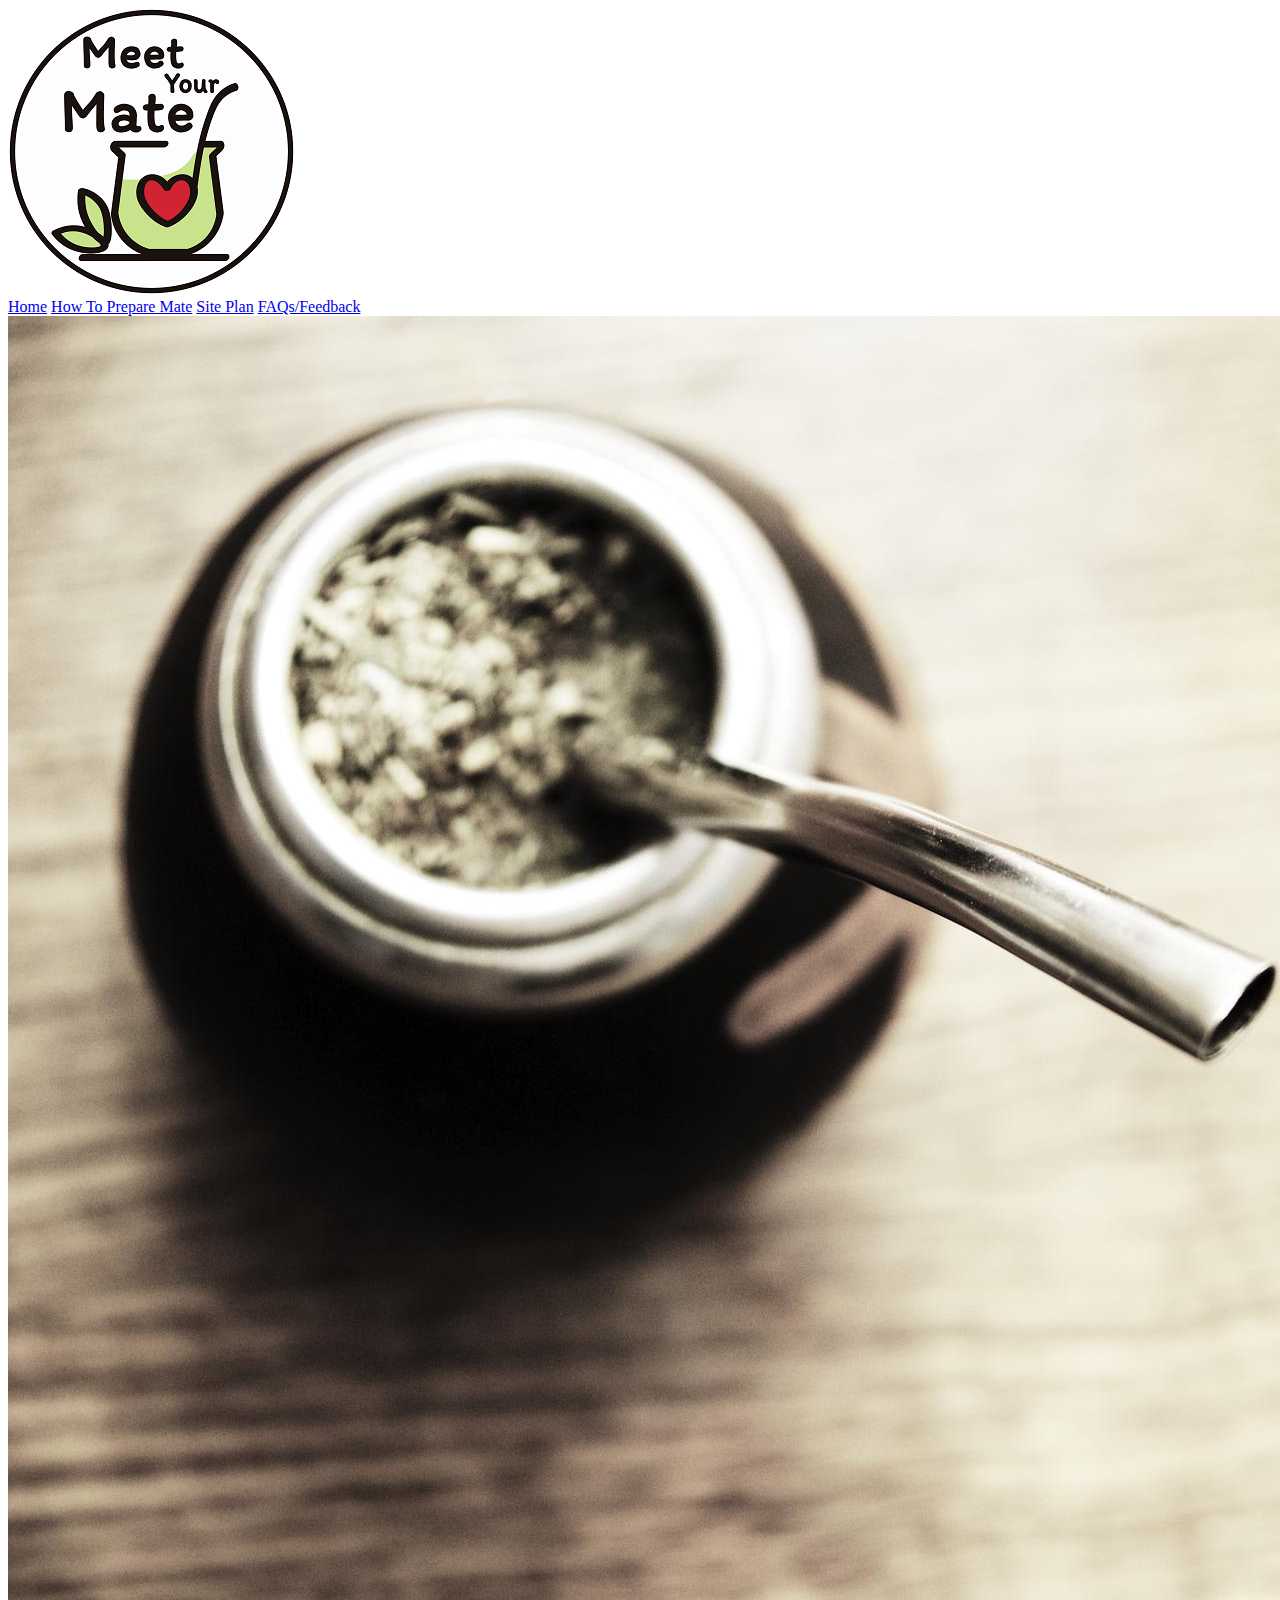
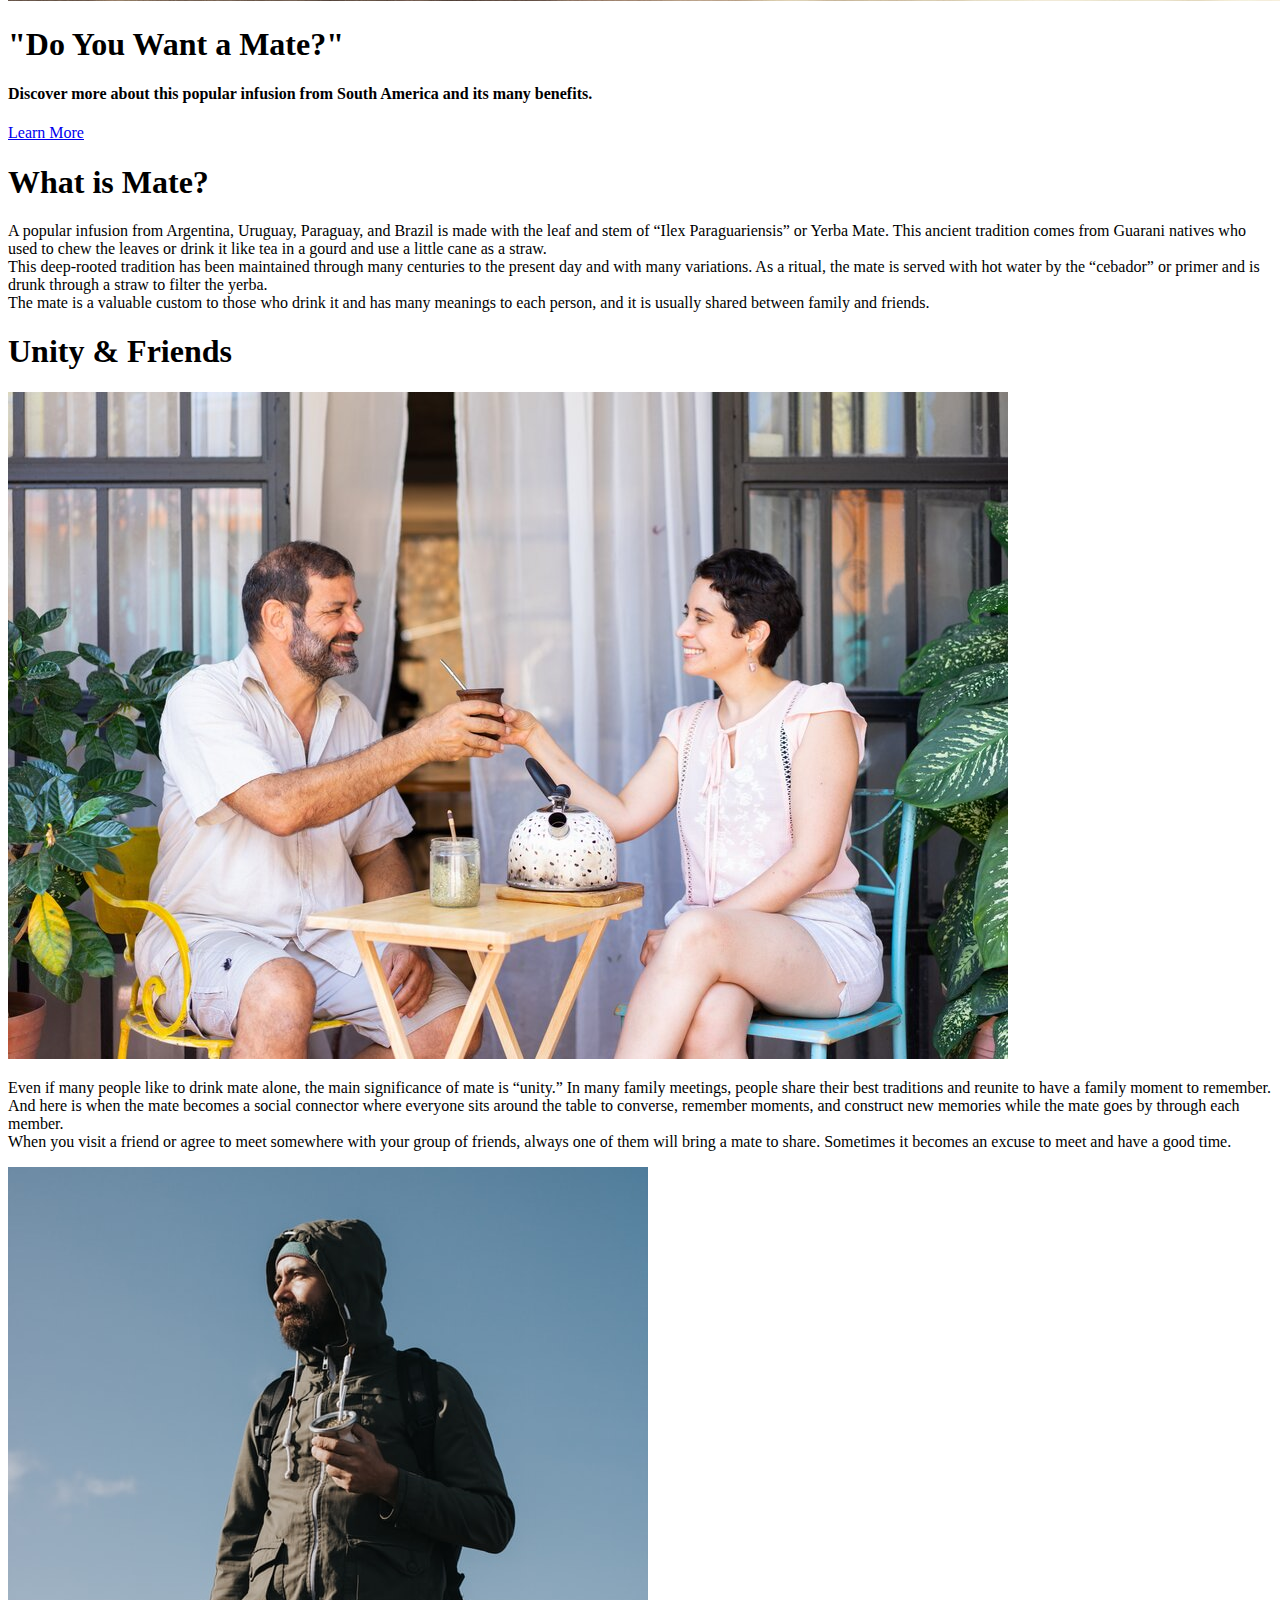
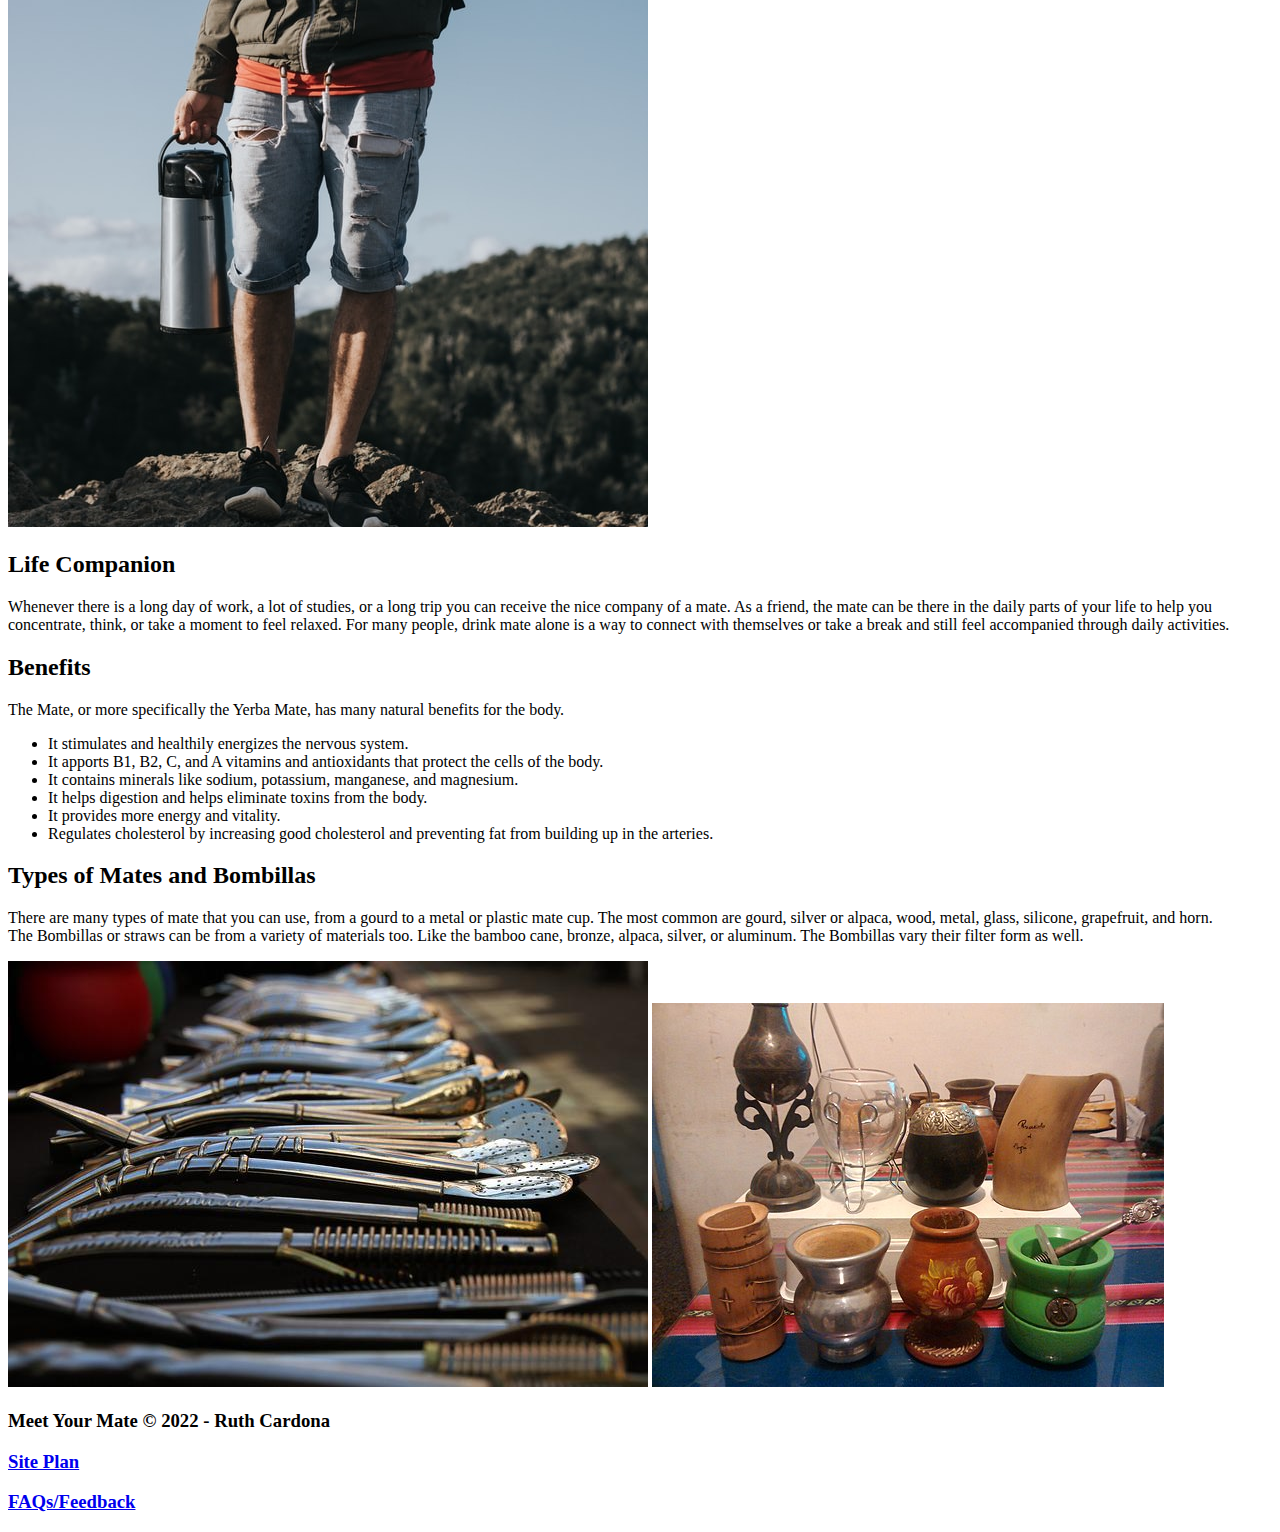
==== meetyourmate/index.html @ 031457c6 "Added content of 3 pages" ====
<!DOCTYPE html>
<html lang="en">

<head>
    <meta charset="UTF-8">
    <meta http-equiv="X-UA-Compatible" content="IE=edge">
    <meta name="viewport" content="width=device-width, initial-scale=1.0">
    <title>Meet Your Mate</title>
</head>

<body>
    <header>
        <a id="logo_link" href="index.html">
            <img class="logo" src="images/Meet_Your_Mate_logo.png" alt="Meet Your Mate logo">
        </a>
        <nav>
            <a href="index.html">Home</a>
            <a href="how-to-prepare-mate.html">How To Prepare Mate</a>
            <a href="site-plan.html">Site Plan</a>
            <a href="faqs-feedback.html">FAQs/Feedback</a>
        </nav>

        <div id="hero">
            <!--welcome hero image and message-->
            <div id="hero-box">
                <img id="hero-img" src="images/mate-gb8b045d6e_1920.jpg" alt="People enjoying rafting">
            </div>
            <section id="hero-msg">
                <h1 class="home-title">"Do You Want a Mate?"</h1>
                <h4>Discover more about this popular infusion from South America and its many benefits.</h4>
                <div class="button-box">
                    <a class="learn" href="#learn-more">Learn More</a>
                </div>
            </section>

        </div>

    </header>
    <main>
       
        <section>
            <a name="learn-more"></a>
            <h1 class="title">What is Mate?</h1>
            <p>A popular infusion from Argentina, Uruguay, Paraguay, and Brazil is made with the leaf
                and stem of “Ilex Paraguariensis” or Yerba Mate. This ancient tradition comes from
                Guarani natives who used to chew the leaves or drink it like tea in a gourd and use a little cane as a
                straw. <br>
                This deep-rooted tradition has been maintained through many centuries to the present day
                and with many variations. As a ritual, the mate is served with hot water by the “cebador” or
                primer and is drunk through a straw to filter the yerba. <br>
                The mate is a valuable custom to those who drink it and has many meanings to each person,
                and it is usually shared between family and friends.
            </p>
        </section>

        <div id="background"></div>

        <section>
            <h1 id="title-unity" class="title">Unity & Friends</h1>
            <img class="img-unity" src="images/pexels-los-muertos-crew-8279924.jpg" alt="Family Drinking Mate">
            <p>Even if many people like to drink mate alone, the main significance of mate is “unity.”
                In many family meetings, people share their best traditions and reunite to have a family
                moment to remember. And here is when the mate becomes a social connector where everyone
                sits around the table to converse, remember moments, and construct new memories while
                the mate goes by through each member. <br>
                When you visit a friend or agree to meet somewhere with your group of friends,
                always one of them will bring a mate to share. Sometimes it becomes an excuse
                to meet and have a good time.
            </p>
        </section>
        <section>
            <img class="img-boy" src="images/malen-almonacid-trossi-ieeWIClmW2Q-unsplash.jpg" alt="boy drinking mate" title="From Malen Almonacid Trossi https://unsplash.com/es?utm_source=unsplash&utm_medium=referral&utm_content=creditCopyText">
            <h2 class="title">Life Companion</h2>
            <p>Whenever there is a long day of work, a lot of studies, or a long trip you can receive the
                nice company of a mate. As a friend, the mate can be there in the daily parts of your life
                to help you concentrate, think, or take a moment to feel relaxed. For many people, drink
                mate alone is a way to connect with themselves or take a break and still feel accompanied
                through daily activities.</p>
        </section>
        <section>
            <h2 class="title">Benefits</h2>
            <p>The Mate, or more specifically the Yerba Mate, has many natural benefits for the body.</p>
            <ul>
                <li>It stimulates and healthily energizes the nervous system.</li>
                <li>It apports B1, B2, C, and A vitamins and antioxidants that protect the cells of the body.</li>
                <li>It contains minerals like sodium, potassium, manganese, and magnesium.</li>
                <li>It helps digestion and helps eliminate toxins from the body.</li>
                <li>It provides more energy and vitality.</li>
                <li>Regulates cholesterol by increasing good cholesterol and preventing fat from building up in the arteries.</li>
            </ul>
        </section>
        <section>
            <h2 class="title">Types of Mates and Bombillas</h2>
            <p>There are many types of mate that you can use, from a gourd to a metal or plastic mate cup.
                The most common are gourd, silver or alpaca, wood, metal, glass, silicone, grapefruit, and horn.<br>
                The Bombillas or straws can be from a variety of materials too. Like the bamboo cane, bronze,
                alpaca, silver, or aluminum. The Bombillas vary their filter form as well.
            </p>
            
            <img class="img-types-bombillas" src="images/mate-ga2ce753ca_640.jpg" alt="straws">
            <img class="img-types-mates" src="images/Mates_2.jpg" alt="Types of Mate" title="From Esceptic0 CC BY-SA 3.0 via Wikimedia Commons https://commons.wikimedia.org/wiki/File:Mates_2.jpg">
        </section>

    </main>
    <footer>
        <h3>Meet Your Mate &copy; 2022 - Ruth Cardona</h3>
        <!--Copyright icon: &icon-->
        <h3><a href="site-plan.html">Site Plan</a></h3>
        <h3><a href="faqs-feedback.html">FAQs/Feedback</a></h3>

    </footer>

</body>

</html>
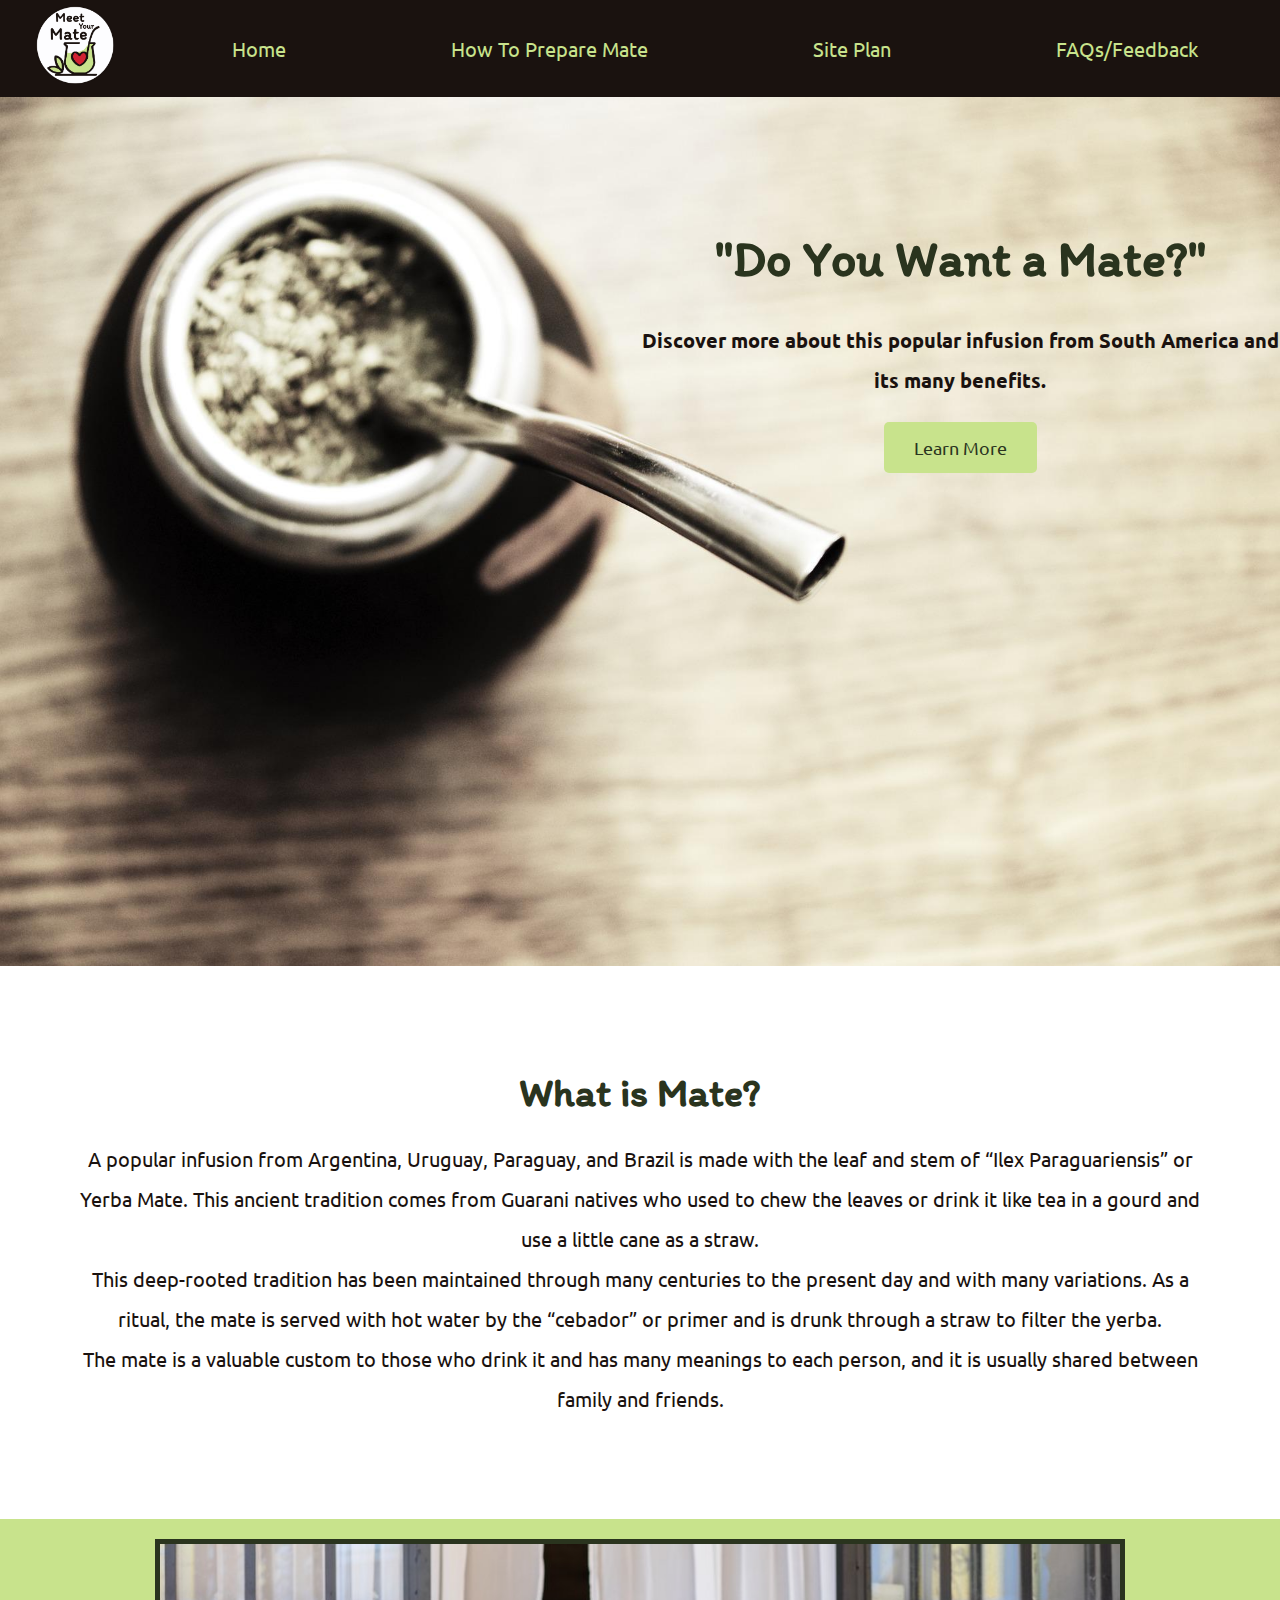
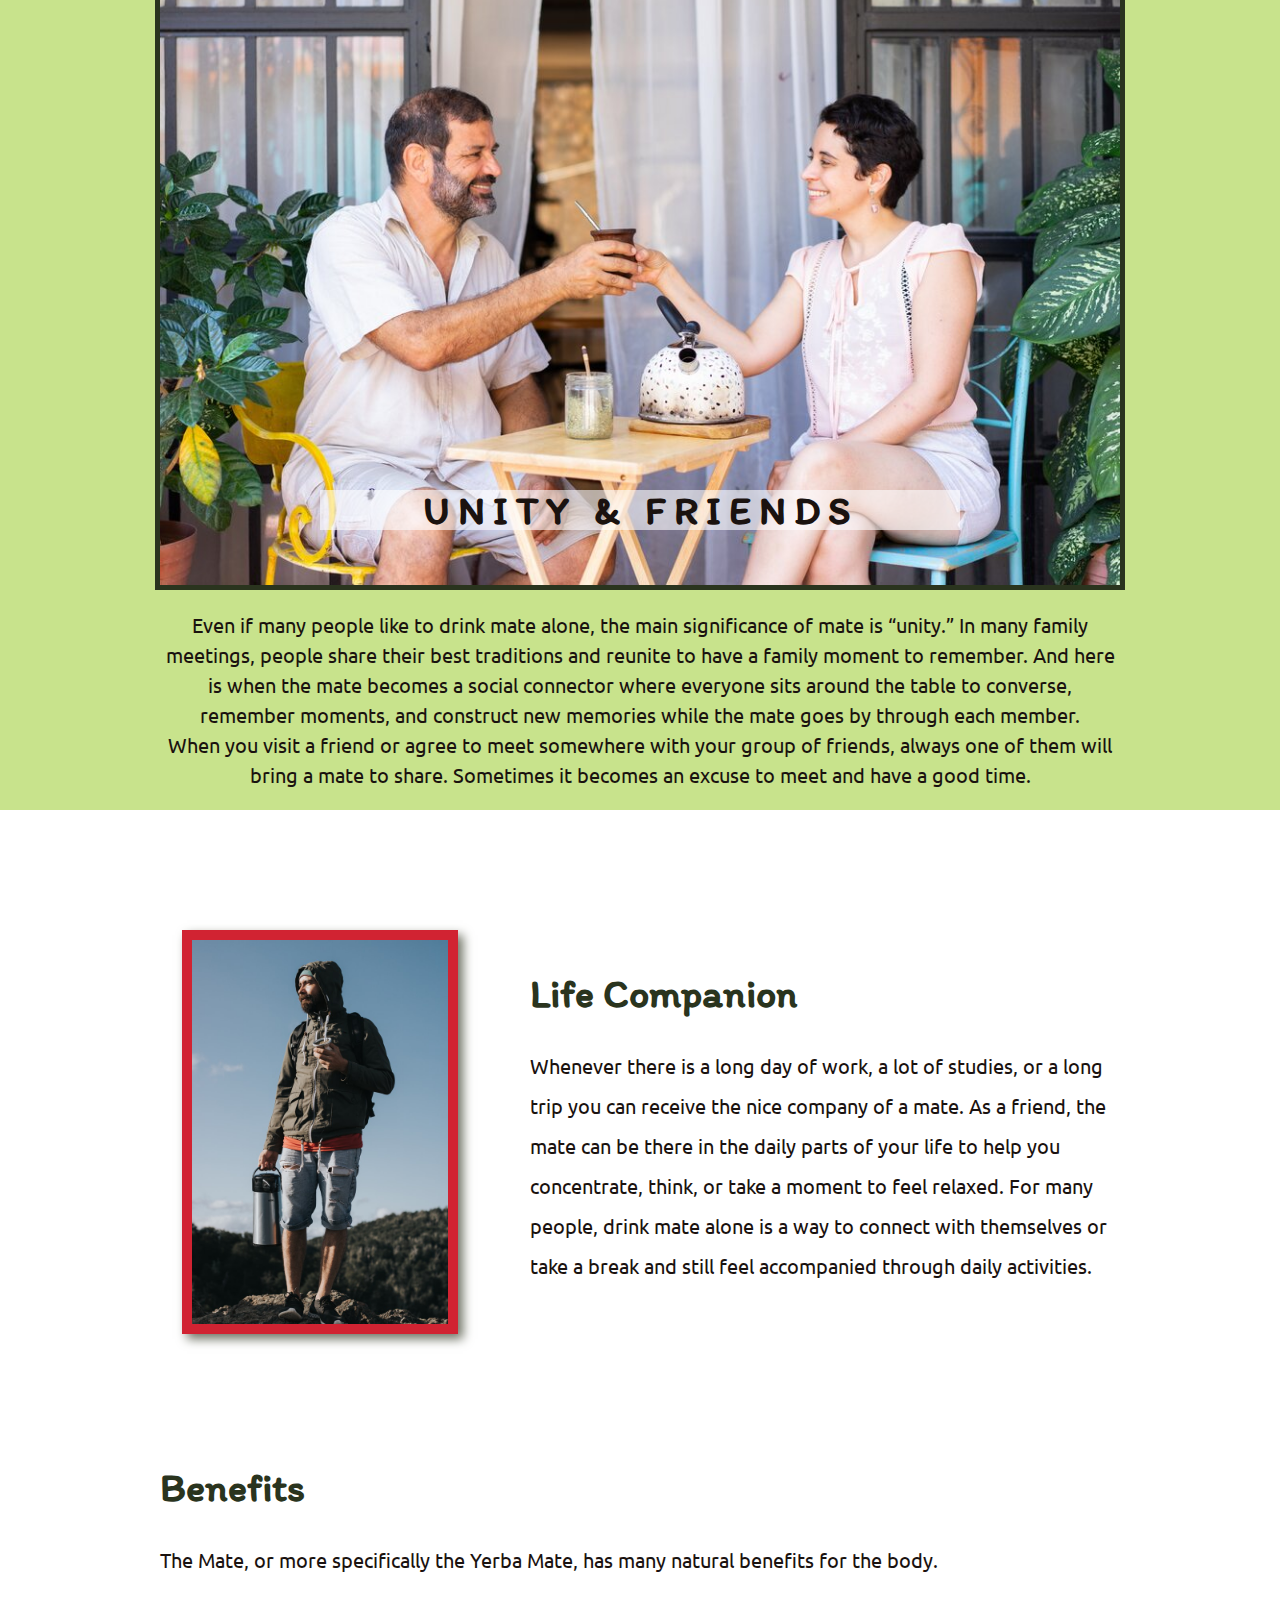
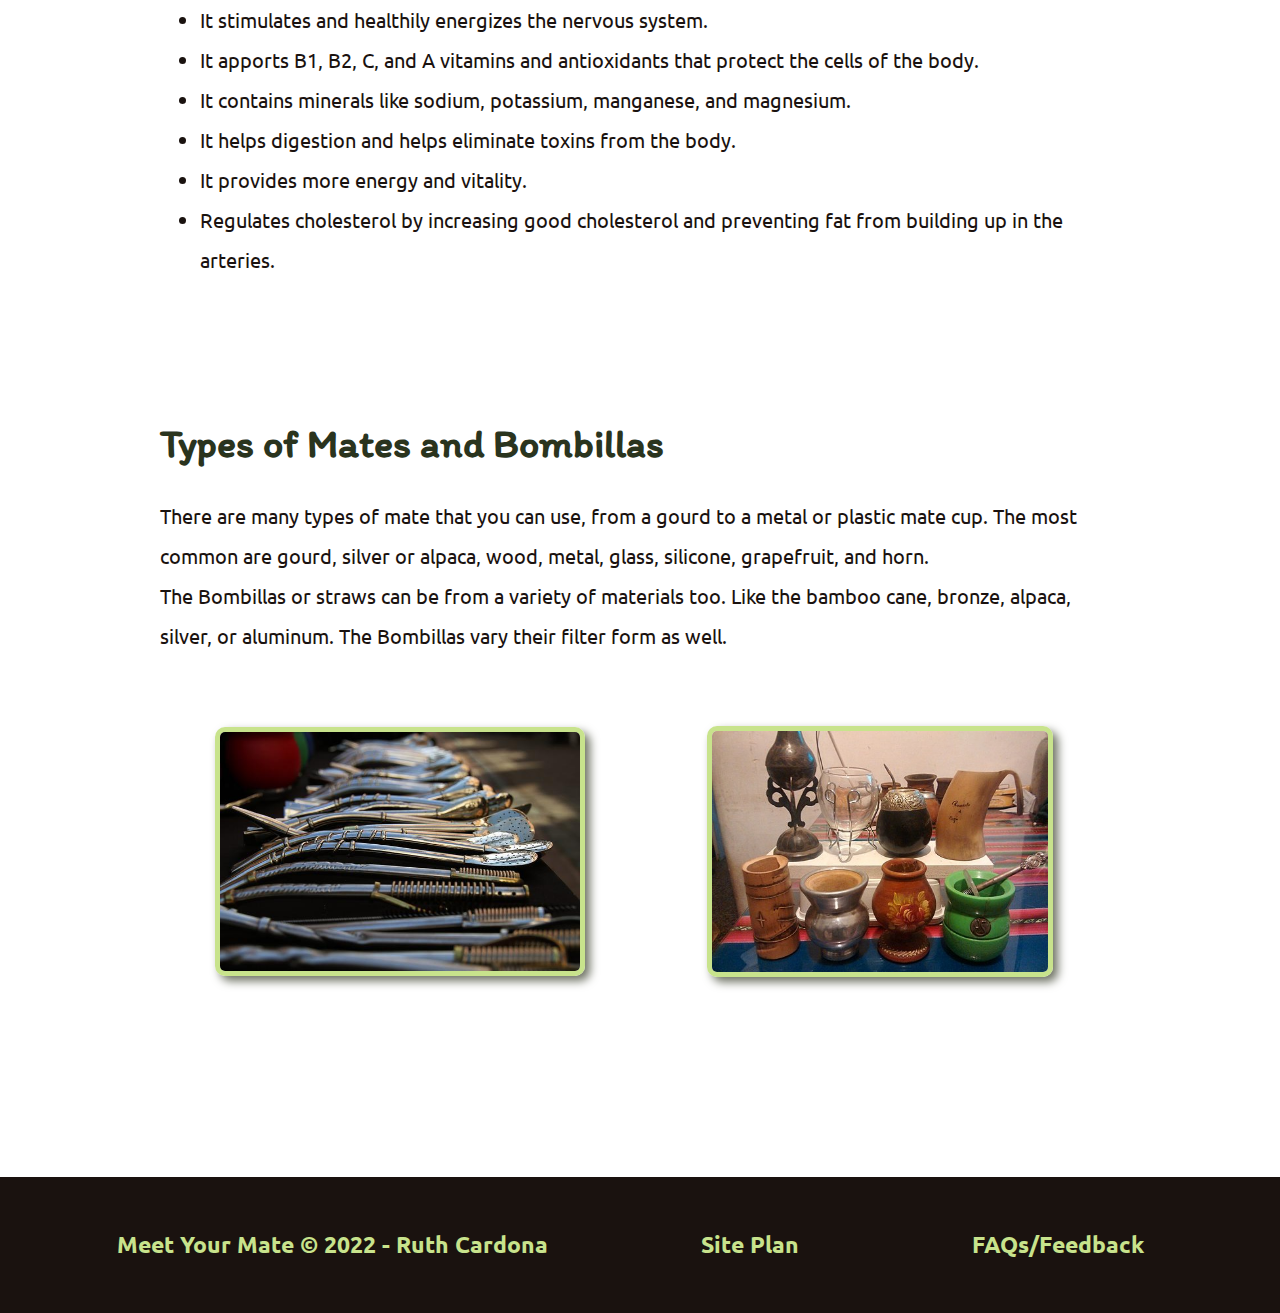
==== commit 4039d02b: "Added stylesheet to home page" ====
--- a/meetyourmate/index.html
+++ b/meetyourmate/index.html
@@ -6,19 +6,22 @@
     <meta http-equiv="X-UA-Compatible" content="IE=edge">
     <meta name="viewport" content="width=device-width, initial-scale=1.0">
     <title>Meet Your Mate</title>
+    <link type="text/css" rel="stylesheet" href="styles/style.css">
 </head>
 
 <body>
-    <header>
-        <a id="logo_link" href="index.html">
-            <img class="logo" src="images/Meet_Your_Mate_logo.png" alt="Meet Your Mate logo">
-        </a>
-        <nav>
-            <a href="index.html">Home</a>
-            <a href="how-to-prepare-mate.html">How To Prepare Mate</a>
-            <a href="site-plan.html">Site Plan</a>
-            <a href="faqs-feedback.html">FAQs/Feedback</a>
-        </nav>
+    <div id="content">
+        <header>
+            <a id="logo-link" href="index.html">
+                <img class="logo" src="images/Meet_Your_Mate_logo.png" alt="Meet Your Mate logo">
+            </a>
+            <nav>
+                <a href="index.html">Home</a>
+                <a href="how-to-prepare-mate.html">How To Prepare Mate</a>
+                <a href="site-plan.html">Site Plan</a>
+                <a href="faqs-feedback.html">FAQs/Feedback</a>
+            </nav>
+        </header>
 
         <div id="hero">
             <!--welcome hero image and message-->
@@ -26,7 +29,7 @@
                 <img id="hero-img" src="images/mate-gb8b045d6e_1920.jpg" alt="People enjoying rafting">
             </div>
             <section id="hero-msg">
-                <h1 class="home-title">"Do You Want a Mate?"</h1>
+                <h2 class="home-title">"Do You Want a Mate?"</h2>
                 <h4>Discover more about this popular infusion from South America and its many benefits.</h4>
                 <div class="button-box">
                     <a class="learn" href="#learn-more">Learn More</a>
@@ -35,81 +38,87 @@
 
         </div>
 
-    </header>
-    <main>
-       
-        <section>
-            <a name="learn-more"></a>
-            <h1 class="title">What is Mate?</h1>
-            <p>A popular infusion from Argentina, Uruguay, Paraguay, and Brazil is made with the leaf
-                and stem of “Ilex Paraguariensis” or Yerba Mate. This ancient tradition comes from
-                Guarani natives who used to chew the leaves or drink it like tea in a gourd and use a little cane as a
-                straw. <br>
-                This deep-rooted tradition has been maintained through many centuries to the present day
-                and with many variations. As a ritual, the mate is served with hot water by the “cebador” or
-                primer and is drunk through a straw to filter the yerba. <br>
-                The mate is a valuable custom to those who drink it and has many meanings to each person,
-                and it is usually shared between family and friends.
-            </p>
-        </section>
 
-        <div id="background"></div>
+        <main id="home-grid">
+            
+            <section class="mate-txt">
+                
+                
+                <h1 id="learn-more" class="title">What is Mate?</h1>
+                
+                <p>A popular infusion from Argentina, Uruguay, Paraguay, and Brazil is made with the leaf
+                    and stem of “Ilex Paraguariensis” or Yerba Mate. This ancient tradition comes from
+                    Guarani natives who used to chew the leaves or drink it like tea in a gourd and use a little cane as
+                    a
+                    straw. <br>
+                    This deep-rooted tradition has been maintained through many centuries to the present day
+                    and with many variations. As a ritual, the mate is served with hot water by the “cebador” or
+                    primer and is drunk through a straw to filter the yerba. <br>
+                    The mate is a valuable custom to those who drink it and has many meanings to each person,
+                    and it is usually shared between family and friends.
+                </p>
+            </section>
 
-        <section>
-            <h1 id="title-unity" class="title">Unity & Friends</h1>
+            <div id="background"> </div>
+
             <img class="img-unity" src="images/pexels-los-muertos-crew-8279924.jpg" alt="Family Drinking Mate">
-            <p>Even if many people like to drink mate alone, the main significance of mate is “unity.”
-                In many family meetings, people share their best traditions and reunite to have a family
-                moment to remember. And here is when the mate becomes a social connector where everyone
-                sits around the table to converse, remember moments, and construct new memories while
-                the mate goes by through each member. <br>
-                When you visit a friend or agree to meet somewhere with your group of friends,
-                always one of them will bring a mate to share. Sometimes it becomes an excuse
-                to meet and have a good time.
-            </p>
-        </section>
-        <section>
-            <img class="img-boy" src="images/malen-almonacid-trossi-ieeWIClmW2Q-unsplash.jpg" alt="boy drinking mate" title="From Malen Almonacid Trossi https://unsplash.com/es?utm_source=unsplash&utm_medium=referral&utm_content=creditCopyText">
-            <h2 class="title">Life Companion</h2>
-            <p>Whenever there is a long day of work, a lot of studies, or a long trip you can receive the
-                nice company of a mate. As a friend, the mate can be there in the daily parts of your life
-                to help you concentrate, think, or take a moment to feel relaxed. For many people, drink
-                mate alone is a way to connect with themselves or take a break and still feel accompanied
-                through daily activities.</p>
-        </section>
-        <section>
-            <h2 class="title">Benefits</h2>
-            <p>The Mate, or more specifically the Yerba Mate, has many natural benefits for the body.</p>
-            <ul>
-                <li>It stimulates and healthily energizes the nervous system.</li>
-                <li>It apports B1, B2, C, and A vitamins and antioxidants that protect the cells of the body.</li>
-                <li>It contains minerals like sodium, potassium, manganese, and magnesium.</li>
-                <li>It helps digestion and helps eliminate toxins from the body.</li>
-                <li>It provides more energy and vitality.</li>
-                <li>Regulates cholesterol by increasing good cholesterol and preventing fat from building up in the arteries.</li>
-            </ul>
-        </section>
-        <section>
-            <h2 class="title">Types of Mates and Bombillas</h2>
-            <p>There are many types of mate that you can use, from a gourd to a metal or plastic mate cup.
-                The most common are gourd, silver or alpaca, wood, metal, glass, silicone, grapefruit, and horn.<br>
-                The Bombillas or straws can be from a variety of materials too. Like the bamboo cane, bronze,
-                alpaca, silver, or aluminum. The Bombillas vary their filter form as well.
-            </p>
+            <h2 class="title-unity" >UNITY & FRIENDS</h2>
+            <div class="unity">
+                <p>Even if many people like to drink mate alone, the main significance of mate is “unity.”
+                    In many family meetings, people share their best traditions and reunite to have a family
+                    moment to remember. And here is when the mate becomes a social connector where everyone
+                    sits around the table to converse, remember moments, and construct new memories while
+                    the mate goes by through each member. <br>
+                    When you visit a friend or agree to meet somewhere with your group of friends,
+                    always one of them will bring a mate to share. Sometimes it becomes an excuse
+                    to meet and have a good time.
+                </p>
+            </div>
+
+            <img id="img-boy" src="images/malen-almonacid-trossi-ieeWIClmW2Q-unsplash.jpg" alt="boy drinking mate" title="From Malen Almonacid Trossi https://unsplash.com/es?utm_source=unsplash&utm_medium=referral&utm_content=creditCopyText">
+            <section class="life-comp">
+                <h2 class="title">Life Companion</h2>
+                <p>Whenever there is a long day of work, a lot of studies, or a long trip you can receive the
+                    nice company of a mate. As a friend, the mate can be there in the daily parts of your life
+                    to help you concentrate, think, or take a moment to feel relaxed. For many people, drink
+                    mate alone is a way to connect with themselves or take a break and still feel accompanied
+                    through daily activities.</p>
+            </section>
+            <section class="benefits">
+                <h2 class="title">Benefits</h2>
+                <p>The Mate, or more specifically the Yerba Mate, has many natural benefits for the body.</p>
+                <ul>
+                    <li>It stimulates and healthily energizes the nervous system.</li>
+                    <li>It apports B1, B2, C, and A vitamins and antioxidants that protect the cells of the body.</li>
+                    <li>It contains minerals like sodium, potassium, manganese, and magnesium.</li>
+                    <li>It helps digestion and helps eliminate toxins from the body.</li>
+                    <li>It provides more energy and vitality.</li>
+                    <li>Regulates cholesterol by increasing good cholesterol and preventing fat from building up in the
+                        arteries.</li>
+                </ul>
+            </section>
+            <section class="types">
+                <h2 class="title">Types of Mates and Bombillas</h2>
+                <p>There are many types of mate that you can use, from a gourd to a metal or plastic mate cup.
+                    The most common are gourd, silver or alpaca, wood, metal, glass, silicone, grapefruit, and horn.<br>
+                    The Bombillas or straws can be from a variety of materials too. Like the bamboo cane, bronze,
+                    alpaca, silver, or aluminum. The Bombillas vary their filter form as well.
+                </p>
+            </section>
+                <img class="img-types-bombillas" src="images/mate-ga2ce753ca_640.jpg" alt="straws">
+                <img class="img-types-mates" src="images/Mates_2.jpg" alt="Types of Mate"
+                    title="From Esceptic0 CC BY-SA 3.0 via Wikimedia Commons https://commons.wikimedia.org/wiki/File:Mates_2.jpg">
             
-            <img class="img-types-bombillas" src="images/mate-ga2ce753ca_640.jpg" alt="straws">
-            <img class="img-types-mates" src="images/Mates_2.jpg" alt="Types of Mate" title="From Esceptic0 CC BY-SA 3.0 via Wikimedia Commons https://commons.wikimedia.org/wiki/File:Mates_2.jpg">
-        </section>
 
-    </main>
-    <footer>
-        <h3>Meet Your Mate &copy; 2022 - Ruth Cardona</h3>
-        <!--Copyright icon: &icon-->
-        <h3><a href="site-plan.html">Site Plan</a></h3>
-        <h3><a href="faqs-feedback.html">FAQs/Feedback</a></h3>
+        </main>
+        <footer>
+            <h3>Meet Your Mate &copy; 2022 - Ruth Cardona</h3>
+            <!--Copyright icon: &icon-->
+            <h3><a href="site-plan.html">Site Plan</a></h3>
+            <h3><a href="faqs-feedback.html">FAQs/Feedback</a></h3>
 
-    </footer>
-
+        </footer>
+    </div>
 </body>
 
 </html>--- a/meetyourmate/styles/style.css
+++ b/meetyourmate/styles/style.css
@@ -0,0 +1,296 @@
+@import url('https://fonts.googleapis.com/css2?family=Baloo+Da+2&family=Itim&family=Montserrat&family=Ubuntu&display=swap');
+
+#content {
+    max-width: 1600px;
+    margin: 0 auto;
+    color: #1A120F;
+}
+
+header {
+    background-color: #1A120F;
+    display: grid;
+    grid-template-columns: 150px auto;
+
+}
+
+.logo {
+    width: 80px;
+}
+
+#logo-link {
+    padding-top: 5px;
+    justify-self: center;
+    align-self: center;
+}
+
+#hero {
+    display: grid;
+    grid-template-columns: 1fr 1fr;
+
+}
+
+#hero-box {
+    grid-column: 1/3;
+    grid-row: 1/3;
+}
+
+#hero-img {
+    width: 100%;
+    height: 100%;
+}
+
+#hero-msg {
+    grid-column: 2/3;
+    grid-row: 1/2;
+    text-align: center;
+    line-height: 2em;
+    align-self: end;
+    margin-top: 100px;
+
+
+}
+nav {
+    display: flex;
+    justify-content: space-around;
+}
+
+nav a {
+    text-align: center;
+    color: #C8E38C;
+    text-decoration: none;
+    padding: 15px 19px;
+    align-self: center;
+}
+
+nav a:hover, footer a:hover {
+    background-color: #C8E38C;
+    color: #2A341E;
+    border-radius: 10px;
+}
+
+.learn {
+    background-color: #C8E38C;
+    color: #2A341E;
+    text-decoration: none;
+    font-size: 18px;
+    padding: 15px 30px;
+    margin-top: 50px;
+    border-radius: 5px;
+}
+
+.learn:hover {
+    background-color: #D12332;
+    color: #FDFDFF
+}
+
+body {
+    font-family: Ubuntu, Montserrat, "Open Sans";
+    font-size: 20px;
+    line-height: 2em;
+    padding: 0;
+    margin: 0;
+
+}
+
+.title {
+    font-family: Itim, "Baloo Da 2", "Times News Roman";
+    font-size: 2em;
+    color: #2A341E;
+}
+
+#home-grid {
+    display: grid;
+    grid-template-columns: repeat(8, 1fr);
+}
+.home-title{
+    font-family: Itim, "Baloo Da 2", "Times News Roman";
+    font-size: 2.5em;
+    color: #2A341E;
+}
+.mate-txt {
+    text-align: center;
+    margin: 80px;
+    grid-column: 1/9;
+}
+
+#background {
+    background-color: #C8E38C;
+    height: 100%;
+    grid-column: 1/9;
+    grid-row: 2/4;
+    
+}
+
+.unity {
+    grid-column: 2/8;
+    grid-row: 3/4;
+    text-align: center;
+}
+
+.title-unity {
+    grid-column: 3/7;
+    grid-row: 2/3;
+    text-align: center;
+    font-family: Itim, "Baloo Da 2", "Times News Roman";
+    letter-spacing: 0.2em;
+    font-size: 2em;
+    align-self: end;
+    margin-bottom: 60px;
+    color: #1A120F;
+    background-color: rgb(253, 253, 255, 0.6);
+    
+}
+
+.img-unity {
+    width: 100%;
+    grid-column: 2/8;
+    grid-row: 2/3;
+    margin-top: 20px;
+    border: 5px solid #2A341E;
+    justify-self: center;
+}
+.unity p{
+    grid-row: 4/5;
+    line-height: 1.5em;
+    
+}
+
+.life-comp {
+    grid-column: 4/8;
+    grid-row: 5/7;
+    margin-left: 50px;
+    margin-top: 130px;
+}
+
+#img-boy {
+    width: 80%;
+    grid-column: 2/4;
+    grid-row: 5/7;
+    margin-top: 120px;
+    justify-self: center;
+    align-self: center;
+    border: 10px solid #D12332;
+    box-shadow: 5px 5px 10px #6f7364
+}
+
+.benefits {
+    grid-column: 2/8;
+    grid-row: 7/8;
+    margin-top: 100px;
+    
+}
+
+.types {
+    grid-column: 2/8;
+    grid-row: 8/9;
+    margin-top: 90px;
+    margin-bottom: 50px;
+    
+}
+.img-types-bombillas{
+    width: 75%;
+    grid-column: 2/5;
+    grid-row: 9/10;
+    justify-self: center;
+    align-self: center;
+    border-radius: 10px;
+    border: 5px solid #C8E38C;
+    box-shadow: 5px 5px 10px #6f7364
+}
+.img-types-mates{
+    width: 70%;
+    grid-column: 5/8;
+    grid-row: 9/10;
+    justify-self: center;
+    align-self: center;
+    border-radius: 10px;
+    border: 5px solid #C8E38C;
+    box-shadow: 5px 5px 10px #6f7364
+}
+
+footer {
+    display: flex;
+    justify-content: space-around;
+    background-color: #1A120F;
+    color: #C8E38C;
+    margin-top: 200px;
+    padding: 25px 50px;
+
+}
+
+footer a {
+    color: #C8E38C;
+    text-decoration: none;
+    padding: 15px 19px;
+    align-self: center;
+}
+
+/*MEDIA QUERIES*/
+@media screen and (max-width: 900px) {
+
+    #hero,
+    #home-grid {
+        display: block;
+        height: auto;
+        
+    }
+    #home-grid{
+        margin: 30px;
+    }
+    nav,
+    footer {
+        flex-direction: column;
+    }
+
+    nav a {
+        display: block;
+        padding: 5px 15px;
+        margin: 10px;
+    }
+    
+    #hero {
+        margin-top: 0;
+    }
+
+    #hero-msg {
+        margin-top: 0;
+    }
+
+    .button-box {
+        display: none;
+    }
+
+    .home-title {
+        font-size: 35px;
+        color: #2A341E;
+    }
+    .title-unity{
+        display: block;
+        margin-bottom: 0;
+        font-size: 30px;
+        letter-spacing: normal;
+    }
+    .img-unity,
+    #img-boy {
+        display: block;
+        margin: 50px auto;
+        width: 50%;
+        
+    }
+
+    #background {
+        display: none;
+    }
+   
+    .life-comp, .types, .benefits, .img-types-bombillas, .img-types-mates {
+        width: 80%;
+        display: block;
+        margin: 20px auto;
+        height: auto;
+        
+    }
+
+    footer {
+        margin-top: 25px;
+    }
+}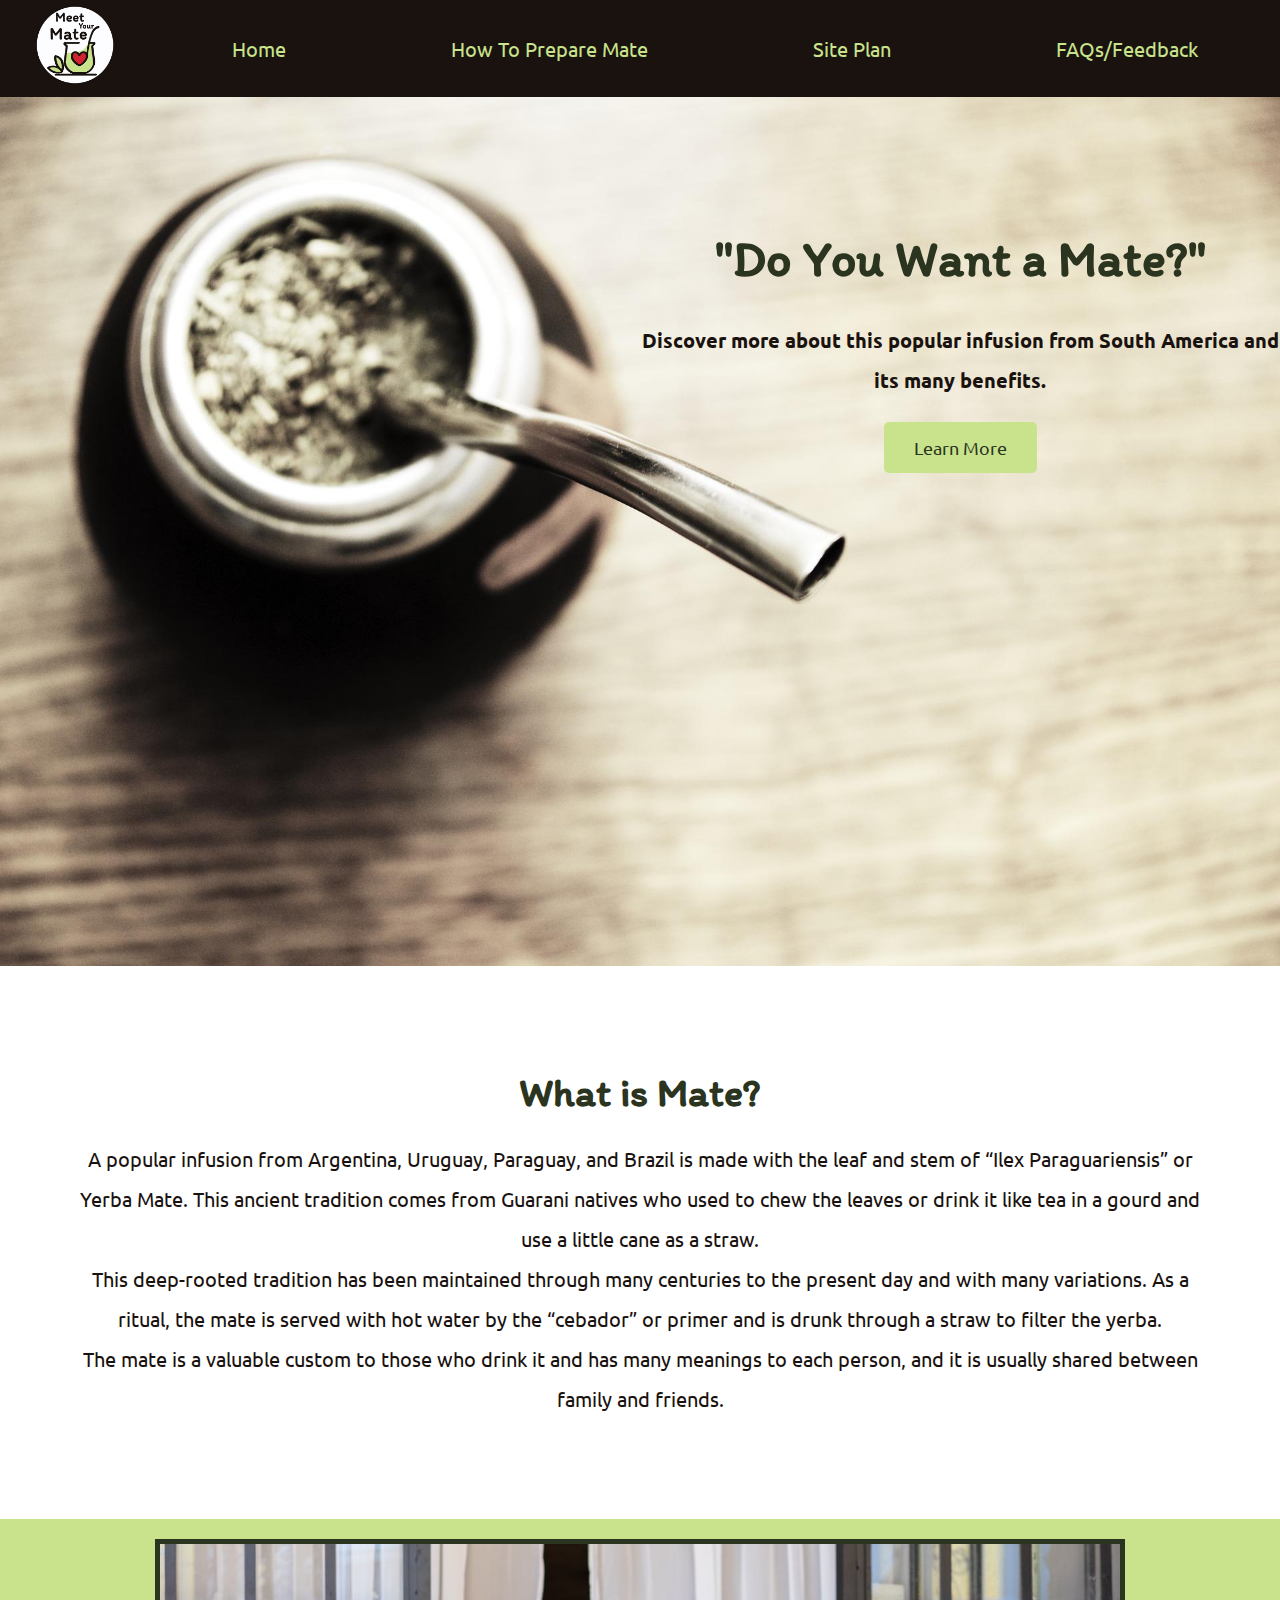
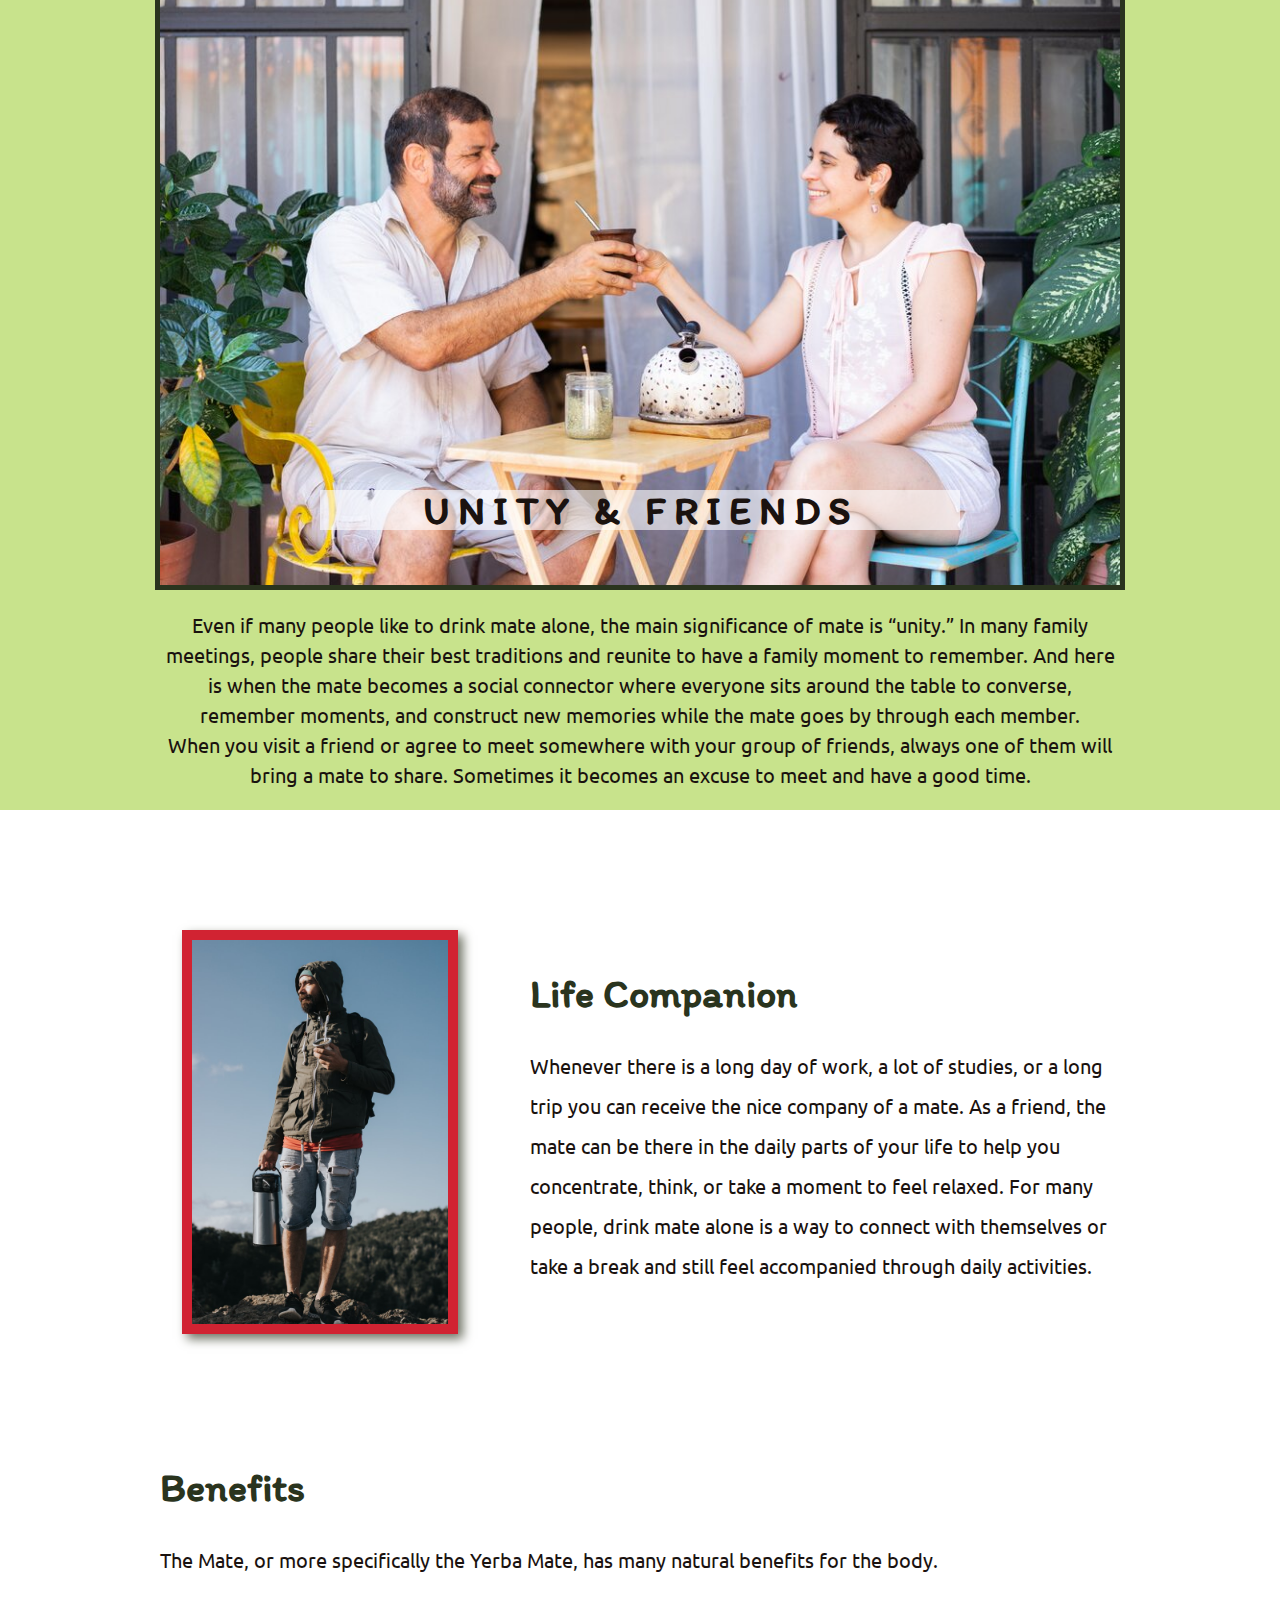
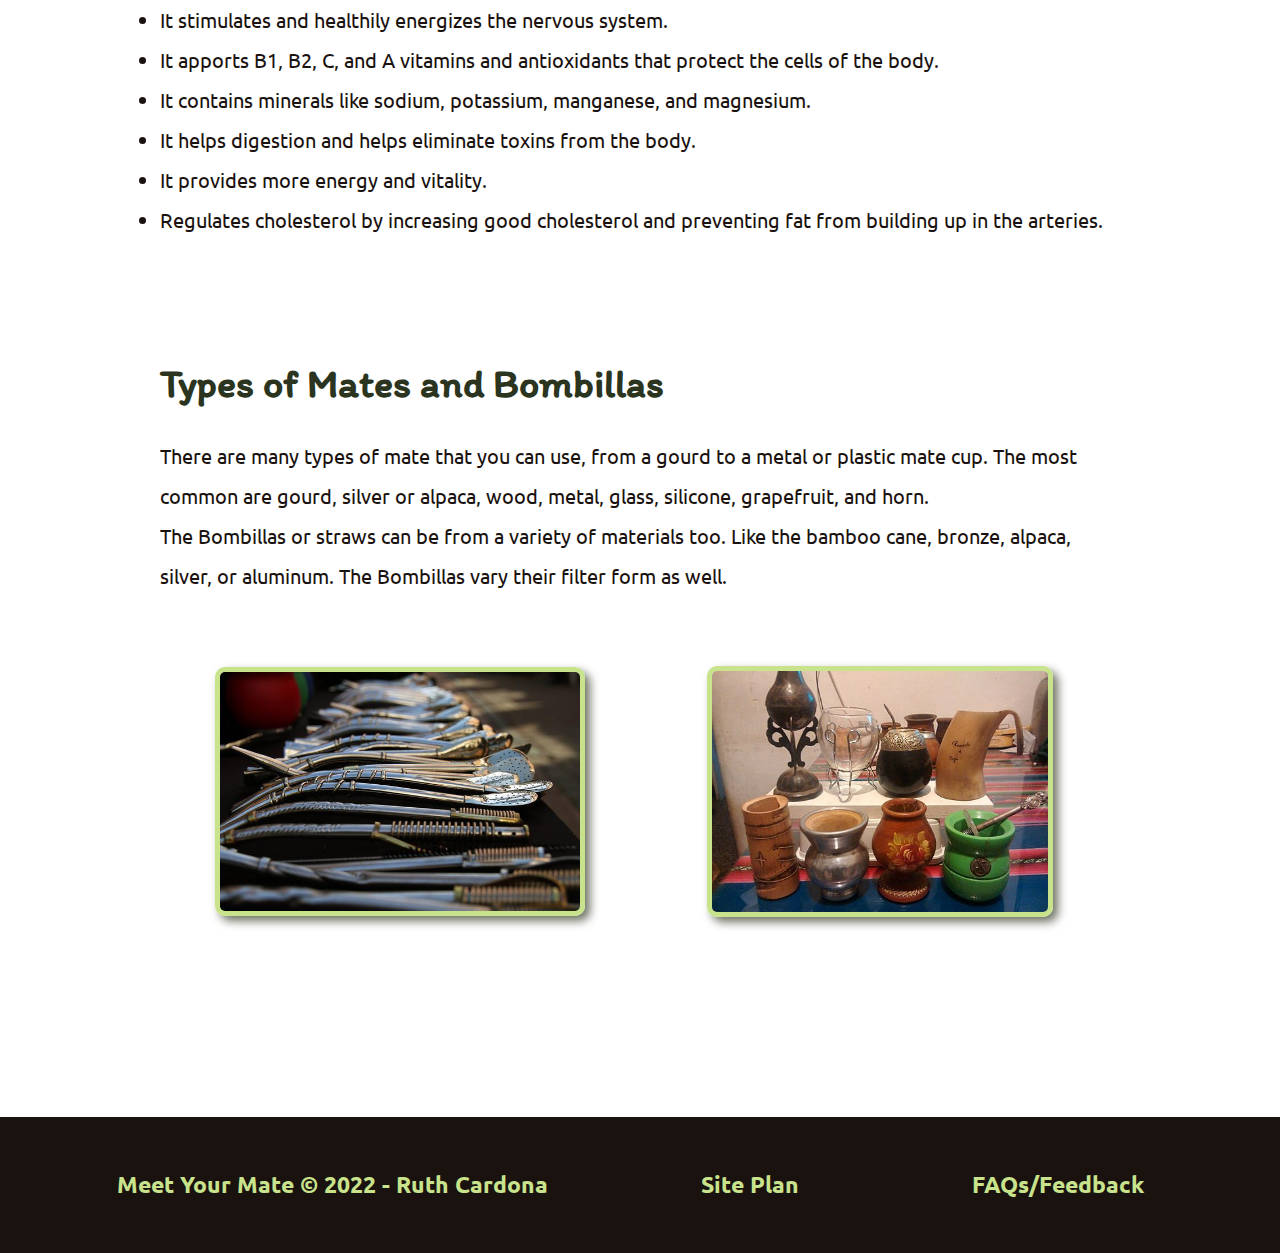
==== commit bc2e7d97: "Added Icon img and details" ====
--- a/meetyourmate/index.html
+++ b/meetyourmate/index.html
@@ -6,6 +6,7 @@
     <meta http-equiv="X-UA-Compatible" content="IE=edge">
     <meta name="viewport" content="width=device-width, initial-scale=1.0">
     <title>Meet Your Mate</title>
+    <link rel="icon" type="image/x-icon" href="images/favicon2.ico">
     <link type="text/css" rel="stylesheet" href="styles/style.css">
 </head>
 
@@ -87,7 +88,7 @@
             <section class="benefits">
                 <h2 class="title">Benefits</h2>
                 <p>The Mate, or more specifically the Yerba Mate, has many natural benefits for the body.</p>
-                <ul>
+                <ul class="mate-list">
                     <li>It stimulates and healthily energizes the nervous system.</li>
                     <li>It apports B1, B2, C, and A vitamins and antioxidants that protect the cells of the body.</li>
                     <li>It contains minerals like sodium, potassium, manganese, and magnesium.</li>
--- a/meetyourmate/styles/style.css
+++ b/meetyourmate/styles/style.css
@@ -179,7 +179,9 @@
     margin-top: 100px;
     
 }
-
+.mate-list{
+    list-style: disc;
+}
 .types {
     grid-column: 2/8;
     grid-row: 8/9;
@@ -225,6 +227,297 @@
     align-self: center;
 }
 
+/*HOW TO PREPARE MATE PAGE*/
+#howto-grid{
+    display: grid;
+    grid-template-columns: repeat(12, 1fr);
+    
+}
+.howto-title{
+    grid-column: 2/8;
+    grid-row: 1/2;
+    margin: 100px 0;
+}
+.img-title{
+    grid-column: 8/12;
+    width: 80%;
+    align-self: center;
+    justify-self: center;
+    border: 5px solid #C8E38C;
+    box-shadow: 5px 5px 10px #6f7364;
+}
+#background-note{
+    background-color: rgb(209, 35, 50, 0.5);
+    height: 100%;
+    width: 90%;
+    grid-column: 1/13;
+    grid-row: 3/4;
+    justify-self: center;
+    border-radius: 10px;
+    
+}
+.img-note{
+    width: 130px;
+    grid-column: 2/4;
+    grid-row: 3/4;
+    justify-self: center;
+    align-self: center;
+    border-radius: 20px;
+}
+.p-note{
+    grid-column: 4/11;
+    grid-row: 3/4;
+    margin-left: 20px;
+}
+.step1-img{
+    grid-column: 2/4;
+    grid-row: 4/5;
+    justify-self: center;
+    align-self: center;
+    border: 5px solid #2A341E;
+    border-radius: 30%;
+    width: 90%;
+    margin-top: 100px;
+}
+.step1{
+    grid-column: 1/5;
+    grid-row: 5/6;
+    text-align: center;
+    margin: 0 30px;
+}
+.step2-img{
+    grid-column: 6/8;
+    grid-row: 4/5;
+    justify-self: center;
+    align-self: center;
+    
+}
+.step2{
+    grid-column: 5/9;
+    grid-row: 5/6;
+    text-align: center;
+    margin: 0 30px;
+}
+.step3-img{
+    grid-column: 10/12;
+    grid-row: 4/5;
+    justify-self: center;
+    align-self: center;
+}
+.step3{
+    grid-column: 9/13;
+    grid-row: 5/6;
+    text-align: center;
+    margin: 0 30px;
+}
+
+.step2-img, .step3-img, .step4-img, .step5-img, .step6-img, .step7 img{
+    width: 100%;
+    margin-top: 100px;
+    border-radius: 30%;
+    border: 5px solid #2A341E;
+        
+}
+.step4-img{
+    grid-column: 2/4;
+    grid-row: 7/8;
+    justify-self: center;
+    align-self: center;
+}
+.step4{
+    grid-column: 1/5;
+    grid-row: 8/9;
+    text-align: center;
+    margin: 0 30px;
+}
+.step5-img{
+    grid-column: 6/8;
+    grid-row: 7/8;
+    justify-self: center;
+    align-self: center;
+}
+.step5{
+    grid-column: 5/9;
+    grid-row: 8/9;
+    text-align: center;
+    margin: 0 30px;
+}
+.step6-img{
+    grid-column: 10/12;
+    grid-row: 7/8;
+    justify-self: center;
+    align-self: center;
+}
+.step6{
+    grid-column: 9/13;
+    grid-row: 8/9;
+    text-align: center;
+    margin: 0 30px;
+}
+.step7{
+    grid-column: 4/9;
+    grid-row: 10/11;
+    text-align: center;
+    margin-bottom: 100px;
+    
+}
+.var-mates{
+    grid-column: 2/8;
+    grid-row: 11/14;
+    line-height: 2.5em;
+}
+.img-var-mates1, .img-var-mates2, .img-var-mates3{
+    grid-column: 9/12;
+    width: 200px;
+    border: 5px solid #D12332;
+    border-radius: 10%;
+    box-shadow: 5px 5px 10px #6f7364;
+    justify-self: center;
+    align-self: center;
+}
+.img-var-mates1{
+    grid-row: 11/12;  
+}
+.img-var-mates2{
+    grid-row: 12/13;  
+}
+.img-var-mates3{
+    grid-row: 13/14;  
+}
+
+
+/*FAQS-FEEDBACK*/
+#faq-grid{
+    display: grid;
+    grid-template-columns: repeat(5, 1fr);
+}
+.faq-img{
+    width: 70%;
+    margin-top: 50px;
+    grid-column: 1/2;
+    grid-row: 1/2;
+    justify-self: center;
+    align-self: center;
+}
+.faq-txt{
+    grid-column: 2/5;
+    grid-row: 1/2;
+    margin-top: 50px;
+    margin-left: 20px;
+    
+}
+.questions{
+    grid-column: 1/6;
+    grid-row: 3/9;
+    margin: 40px 40px;
+}
+#background-feedback{
+    width: 100%;
+    height: 100%;
+    grid-column: 1/6;
+    grid-row: 10/14;
+
+}
+.title-msg{
+    font-family: Itim, "Baloo Da 2", "Times News Roman";
+    text-align: center;
+    color: #2A341E;
+    grid-column: 1/6;
+    grid-row: 9/10;
+    margin-top: 100px;
+}
+#form{
+    grid-column: 3/6;
+    grid-row: 11/13;
+    width: 100%;
+}
+form {
+    /* Center the form on the page */
+    margin: 0 auto;
+    width: 400px;
+    /* Form outline */
+    padding: 1em;
+    border: 1px solid #CCC;
+    border-radius: 1em;
+    background-color: rgb(253, 253, 255, 0.5);
+  }
+  
+  ul {
+    list-style: none;
+    padding: 0;
+    margin: 0;
+  }
+  
+  form li + li {
+    margin-top: 1em;
+  }
+  
+  label {
+    /* Uniform size & alignment */
+    display: inline-block;
+    width: 90px;
+    text-align: right;
+  }
+  
+  input,
+  textarea {
+    /* To make sure that all text fields have the same font settings
+       By default, textareas have a monospace font */
+    font: 1em sans-serif;
+  
+    /* Uniform text field size */
+    width: 300px;
+    box-sizing: border-box;
+  
+    /* Match form field borders */
+    border: 1px solid #999;
+  }
+  
+  input:focus,
+  textarea:focus {
+    /* Additional highlight for focused elements */
+    border-color: #000;
+  }
+  
+  textarea {
+    /* Align multiline text fields with their labels */
+    vertical-align: top;
+  
+    /* Provide space to type some text */
+    height: 5em;
+  }
+  
+  .button {
+    /* Align buttons with the text fields */
+    padding-left: 90px; /* same size as the label elements */
+  }
+  
+  button {
+    /* This extra margin represent roughly the same space as the space
+       between the labels and their text fields */
+    margin-left: .5em;
+    padding: 5px;
+    font-size: 0.8em;
+    font-family: Ubuntu, Montserrat, "Open Sans";
+  }
+
+#feedback {
+    background-color: antiquewhite;
+    position: fixed;
+    top: 0;
+    left: 0;
+    right: 0;
+    
+    padding: .5em;
+    /* make this element invisible until we are ready for it */
+    display: none;     
+     
+}
+.moveDown {
+    margin-top: 3em;
+}
+
+
 /*MEDIA QUERIES*/
 @media screen and (max-width: 900px) {
 
@@ -255,7 +548,7 @@
     #hero-msg {
         margin-top: 0;
     }
-
+    
     .button-box {
         display: none;
     }
@@ -264,6 +557,9 @@
         font-size: 35px;
         color: #2A341E;
     }
+    .mate-txt{
+        margin: 20px;
+    }
     .title-unity{
         display: block;
         margin-bottom: 0;
@@ -274,8 +570,8 @@
     #img-boy {
         display: block;
         margin: 50px auto;
-        width: 50%;
-        
+        width: 60%;
+        box-shadow: 5px 5px 10px #6f7364;
     }
 
     #background {
@@ -291,6 +587,64 @@
     }
 
     footer {
-        margin-top: 25px;
+        margin-top: 80px;
+    }
+
+    /*HOW TO MAKE MATE*/
+
+    #howto-grid{
+        display: block;
+        margin: 100px 20px;
+        text-align: center;
+    }
+    .step1-img, .step2-img, .step3-img, .step4-img, .step5-img, .step6-img, .step7 img{
+        width: 50%;
+        margin:  10% auto;
+        height: auto;
+    }
+    .var-mates{
+        text-align: left;
+        margin-left: 30px;
+        margin-right: 30px;
+    }
+    .p-note{
+        background-color: rgb(209, 35, 50, 0.5);
+        border-radius: 10px;
+        padding: 15px;
+        text-align: left;
+    }
+    .img-note{
+        border: 4px solid #D12332;
+        padding: 10px;
+    }
+    .img-var-mates1, .img-var-mates2, .img-var-mates3{
+        display: block;
+        width: 60%;
+        margin: 10% auto;
+    }
+
+    /*FAQS-FEEDBACK*/
+    #faq-grid{ 
+         display: block;
+    }
+    .faq-img{
+        display: block;
+        margin: 20px auto;
+        width: 30%;
+        margin-top: 50px;
+    }
+    .faq-txt{
+        margin: 80px 30px;
+    }    
+    #background-feedback{
+        display: block;
+        width: 90%;
+        margin: 50px auto;
+        border: 5px solid #2A341E;
+        box-shadow: 5px 5px 10px #6f7364;
+    }
+    form{
+        border: none;
+
     }
 }